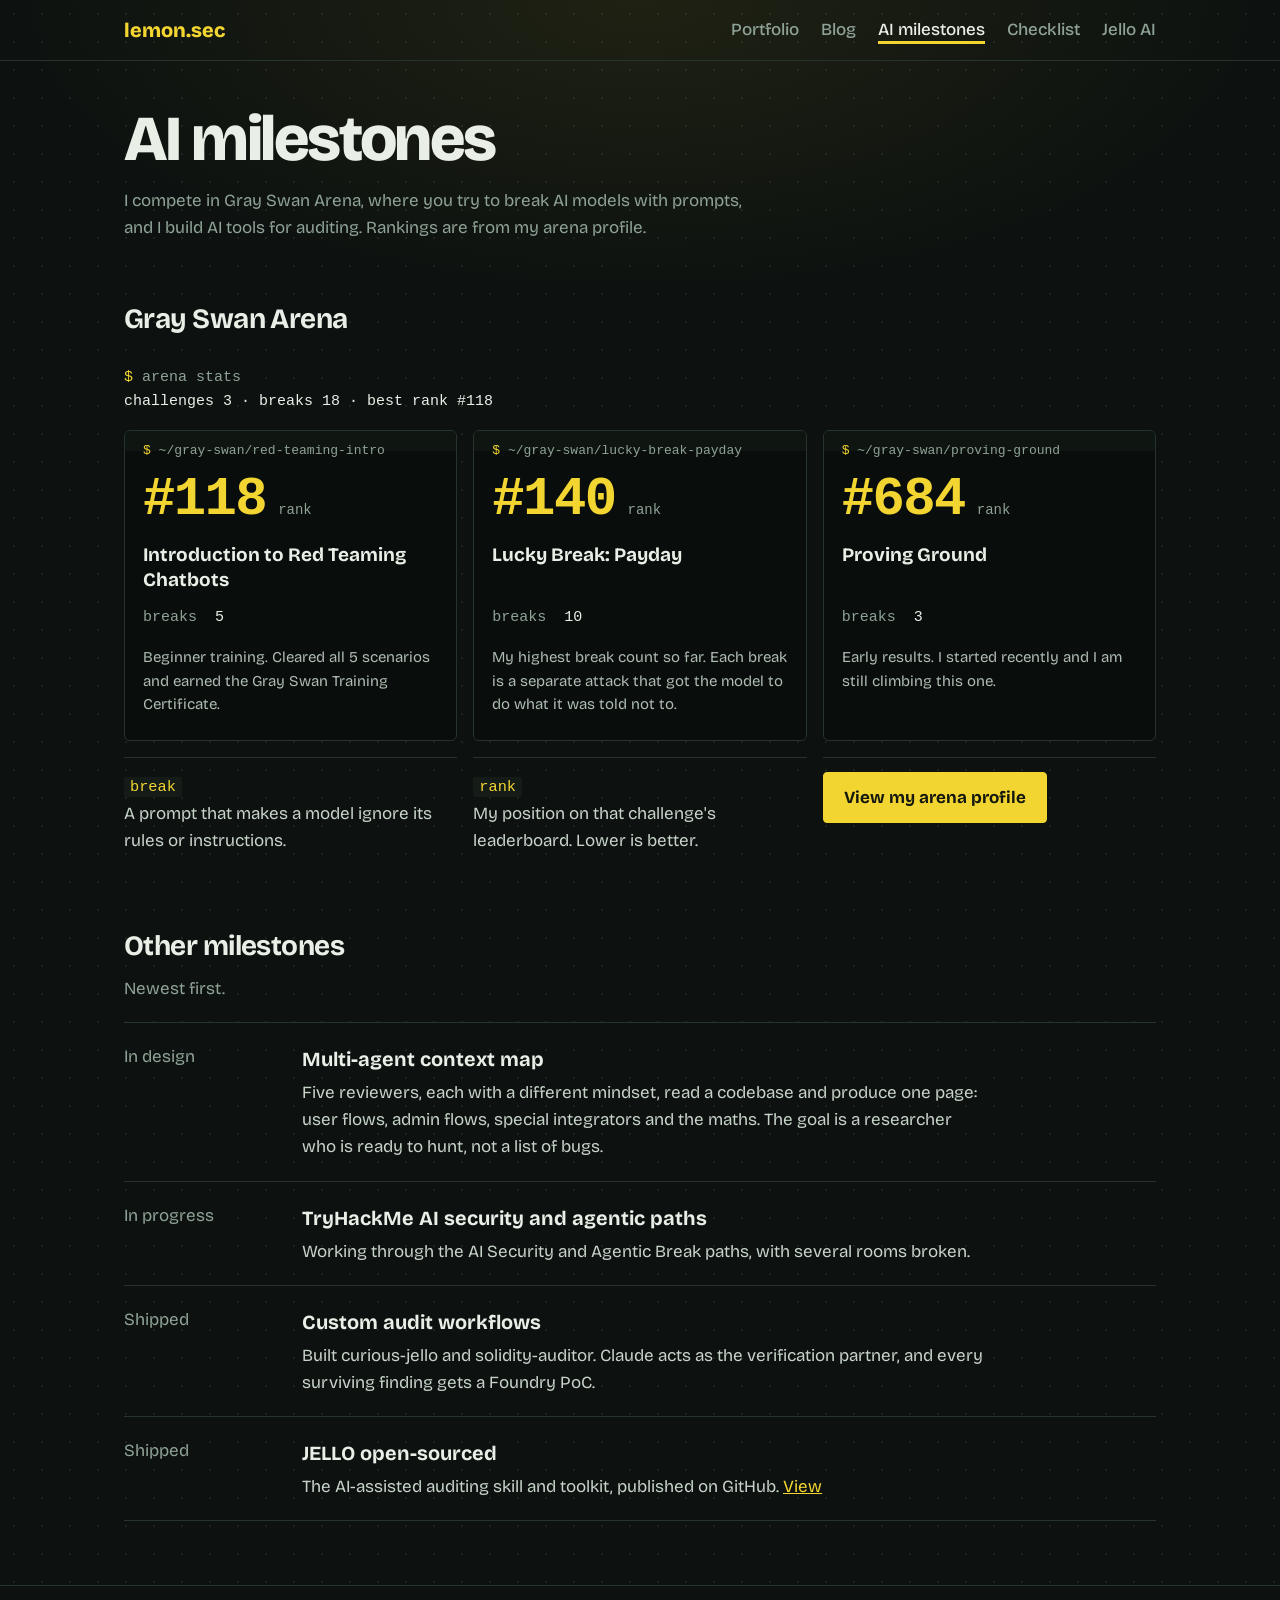
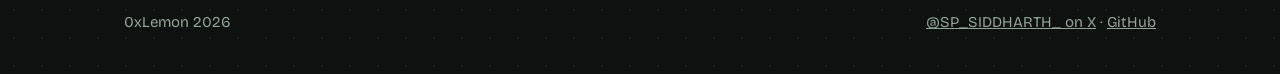
==== milestones.html @ 2fc19fa5 "Add files via upload" ====
<!doctype html><html lang="en"><head><meta charset="utf-8"><meta name="viewport" content="width=device-width, initial-scale=1">
<title>AI milestones | 0xLemon</title><meta name="description" content="My Gray Swan Arena rankings and the AI security and auditing milestones behind them."><meta name="theme-color" content="#0d1210">
<meta property="og:title" content="AI milestones | 0xLemon"><meta property="og:description" content="My Gray Swan Arena rankings and the AI security and auditing milestones behind them."><meta property="og:type" content="website"><meta property="og:image" content="assets/banner.png"><meta name="twitter:card" content="summary_large_image"><meta name="twitter:site" content="@SP_SIDDHARTH_">
<link rel="preconnect" href="https://fonts.googleapis.com"><link rel="preconnect" href="https://fonts.gstatic.com" crossorigin>
<link href="https://fonts.googleapis.com/css2?family=Bricolage+Grotesque:wght@400;500;700;800&display=swap" rel="stylesheet">
<link rel="stylesheet" href="assets/style.css"></head><body>
<header><div class="wrap"><a class="logo" href="index.html">lemon.sec</a><nav><a href="index.html">Portfolio</a><a href="blog.html">Blog</a><a href="milestones.html" aria-current="page">AI milestones</a><a href="checklist.html">Checklist</a><a href="jello-skill.html">Jello AI</a></nav></div></header>
<main class="wrap"><h1 style="font-size:clamp(40px,6vw,64px);margin-top:48px">AI milestones</h1>
<p style="color:var(--muted);max-width:58ch">I compete in Gray Swan Arena, where you try to break AI models with prompts, and I build AI tools for auditing. Rankings are from my arena profile.</p>
<h2>Gray Swan Arena</h2>
<p class="stats"><b>$</b> arena stats<br><span>challenges 3 · breaks 18 · best rank #118</span></p>
<div class="term"><article class="card"><div class="bar"><b>$</b> ~/gray-swan/red-teaming-intro</div><div class="bd"><div class="rk"><strong>#118</strong><span>rank</span></div><h3>Introduction to Red Teaming Chatbots</h3><dl class="kv"><dt>breaks</dt><dd>5</dd></dl><p class="exp">Beginner training. Cleared all 5 scenarios and earned the Gray Swan Training Certificate.</p></div></article><article class="card"><div class="bar"><b>$</b> ~/gray-swan/lucky-break-payday</div><div class="bd"><div class="rk"><strong>#140</strong><span>rank</span></div><h3>Lucky Break: Payday</h3><dl class="kv"><dt>breaks</dt><dd>10</dd></dl><p class="exp">My highest break count so far. Each break is a separate attack that got the model to do what it was told not to.</p></div></article><article class="card"><div class="bar"><b>$</b> ~/gray-swan/proving-ground</div><div class="bd"><div class="rk"><strong>#684</strong><span>rank</span></div><h3>Proving Ground</h3><dl class="kv"><dt>breaks</dt><dd>3</dd></dl><p class="exp">Early results. I started recently and I am still climbing this one.</p></div></article></div>
<div class="gloss"><div><code>break</code><br>A prompt that makes a model ignore its rules or instructions.</div><div><code>rank</code><br>My position on that challenge's leaderboard. Lower is better.</div><div><a class="btn main" href="https://app.grayswan.ai/arena/user/6aea220d56ec1270a9ffd2d7">View my arena profile</a></div></div>
<h2>Other milestones</h2><p>Newest first.</p><ul class="tl"><li><span class="when">In design</span><div><strong>Multi-agent context map</strong><p>Five reviewers, each with a different mindset, read a codebase and produce one page: user flows, admin flows, special integrators and the maths. The goal is a researcher who is ready to hunt, not a list of bugs.</p></div></li><li><span class="when">In progress</span><div><strong>TryHackMe AI security and agentic paths</strong><p>Working through the AI Security and Agentic Break paths, with several rooms broken.</p></div></li><li><span class="when">Shipped</span><div><strong>Custom audit workflows</strong><p>Built curious-jello and solidity-auditor. Claude acts as the verification partner, and every surviving finding gets a Foundry PoC.</p></div></li><li><span class="when">Shipped</span><div><strong>JELLO open-sourced</strong><p>The AI-assisted auditing skill and toolkit, published on GitHub. <a href="https://github.com/Siddev09/Jello.Skill">View</a></p></div></li></ul></main>
<footer><div class="wrap"><span>0xLemon 2026</span><span><a href="https://x.com/SP_SIDDHARTH_">@SP_SIDDHARTH_ on X</a> · <a href="https://github.com/Siddev09">GitHub</a></span></div></footer>
<script src="assets/app.js"></script></body></html>
---- assets/style.css ----
:root{--bg:#0d1210;--surface:#151c18;--line:#27342d;--text:#e9efe6;--muted:#8fa296;--lemon:#f3d531;--crit:#ff6b5e;--high:#ff9a4d;--med:#f3d531;--low:#6fcf8a}
*{box-sizing:border-box}
body{margin:0;background:var(--bg);color:var(--text);font:17px/1.6 "Bricolage Grotesque",system-ui,sans-serif}
a{color:inherit}a:focus-visible,button:focus-visible,input:focus-visible{outline:3px solid var(--lemon);outline-offset:2px}
.wrap{max-width:1080px;margin:0 auto;padding:0 24px}
header{border-bottom:1px solid var(--line)}
header .wrap{display:flex;justify-content:space-between;align-items:center;gap:16px;flex-wrap:wrap;padding-top:14px;padding-bottom:14px}
.logo{font-weight:800;font-size:20px;text-decoration:none;color:var(--lemon)}
nav a{margin-left:22px;text-decoration:none;color:var(--muted);font-weight:500}nav a:hover,nav a[aria-current]{color:var(--text);text-decoration:underline;text-decoration-thickness:3px;text-decoration-color:var(--lemon);text-underline-offset:6px}
h1{font-size:clamp(52px,9vw,104px);line-height:.95;letter-spacing:-.04em;margin:0 0 8px;font-weight:800}
h2{font-size:28px;letter-spacing:-.02em;margin:56px 0 6px}h2+p{color:var(--muted);margin:0 0 20px}
.handle{color:var(--lemon);font-weight:700;margin:0 0 20px}
.hero{display:grid;grid-template-columns:1.15fr .85fr;gap:48px;padding:64px 0 24px;align-items:end}
.hero p.bio{max-width:44ch;font-size:19px;color:#c7d3c9;margin:0 0 28px}
.btn{display:inline-block;padding:11px 20px;border:1.5px solid var(--lemon);border-radius:4px;font-weight:700;text-decoration:none;margin:0 10px 10px 0}
.btn.main{background:var(--lemon);color:#14180f}.btn:hover{background:#fff;border-color:#fff;color:#14180f}
.tally{background:var(--surface);border:1px solid var(--line);border-radius:6px;padding:20px}
.tally h3{margin:0 0 14px;font-size:16px;color:var(--muted);font-weight:500}
.row{display:grid;grid-template-columns:72px 1fr 32px;gap:12px;align-items:center;margin:10px 0}
.bar{height:10px;border-radius:2px;background:var(--c)}.row b{text-align:right}
.links{display:flex;flex-wrap:wrap;gap:8px 22px;padding:20px 0;border-bottom:1px solid var(--line);color:var(--muted)}.links a{color:var(--text)}
.ledger{border-top:1px solid var(--line);margin:0;padding:0;list-style:none}
.ledger li{border-bottom:1px solid var(--line);display:grid;grid-template-columns:1fr auto;gap:2px 24px;padding:18px 4px}
.ledger strong{font-size:20px}.ledger .d{color:var(--muted);grid-column:1}.ledger .r{grid-column:2;grid-row:1/3;align-self:center;text-align:right}
.chips{font-weight:700;letter-spacing:.02em;font-variant-numeric:tabular-nums}
.chips i{font-style:normal;margin-left:8px}.c{color:var(--crit)}.h{color:var(--high)}.m{color:var(--med)}.l{color:var(--low)}
.st{display:inline-block;font-size:14px;border:1px solid var(--line);border-radius:99px;padding:0 10px;margin-left:8px;color:var(--muted)}.st.on{border-color:var(--lemon);color:var(--lemon)}
.areas{display:grid;grid-template-columns:repeat(auto-fit,minmax(220px,1fr));gap:0;border-top:1px solid var(--line)}
.areas div{padding:18px 20px 18px 0;border-bottom:1px solid var(--line)}.areas b{display:block;font-size:19px}.areas span{color:var(--muted)}
.page{max-width:68ch;padding-bottom:40px}.page p{color:#c7d3c9}
code{background:var(--surface);padding:1px 6px;border-radius:3px;font-size:.9em}
.prog{position:sticky;top:0;background:var(--lemon);color:#14180f;padding:8px 16px;font-weight:700;border-radius:0 0 6px 6px;display:inline-block}
.group{margin-top:36px}.group h2{margin-top:0}
.checks{list-style:none;padding:0;margin:0;border-top:1px solid var(--line)}.checks li{border-bottom:1px solid var(--line)}
.checks label{display:flex;gap:12px;padding:12px 4px;cursor:pointer}.checks input{margin-top:6px;width:18px;height:18px;accent-color:var(--lemon)}
.checks input:checked+span{text-decoration:line-through;opacity:.5}
footer{border-top:1px solid var(--line);margin-top:64px;padding:24px 0 40px;font-size:15px;color:var(--muted)}footer .wrap{display:flex;gap:20px;flex-wrap:wrap;justify-content:space-between}
@media(max-width:800px){.hero{grid-template-columns:1fr;padding-top:36px}nav a{margin:0 18px 0 0}}

.tl{list-style:none;margin:0;padding:0;border-top:1px solid var(--line)}
.tl li{display:grid;grid-template-columns:150px 1fr;gap:4px 28px;padding:20px 4px;border-bottom:1px solid var(--line)}
.tl .when{color:var(--muted)}.tl strong{font-size:20px}.tl p{margin:4px 0 0;color:#c7d3c9;max-width:62ch}
.tl a{color:var(--lemon)}
.posts a{text-decoration:none}.posts li:hover{background:var(--surface)}
.tag{display:inline-block;border:1px solid var(--line);border-radius:99px;padding:0 10px;font-size:14px;color:var(--muted);margin-left:8px}
.post h2{font-size:24px;margin:36px 0 8px}.post p,.post li{font-size:18px;line-height:1.7;color:#d3ddd5}.post pre{background:var(--surface);border:1px solid var(--line);padding:14px;border-radius:6px;overflow-x:auto}
.meta{color:var(--muted);margin:0 0 24px}
@media(max-width:700px){.tl li{grid-template-columns:1fr}}
.passes{list-style:none;margin:0;padding:0;border-top:1px solid var(--line)}
.passes li{display:grid;grid-template-columns:1.1fr .9fr 1.8fr;gap:6px 28px;padding:18px 4px;border-bottom:1px solid var(--line);align-items:baseline}
.passes strong{font-size:19px}.passes span{color:#c7d3c9}
.trig{color:var(--lemon);background:var(--surface);border:1px solid var(--line);border-radius:4px;padding:2px 8px;font-size:15px;white-space:nowrap}
.rage{border:1px solid var(--high);border-left-width:6px;border-radius:6px;padding:8px 24px 20px;background:var(--surface);margin-top:20px}
.rage h2{margin-top:16px}.rage p{color:#d3ddd5}
.two{display:grid;grid-template-columns:1fr 1fr;gap:0 40px}.two div{border-top:1px solid var(--line);padding:16px 0}.two p{margin:4px 0 0;color:#c7d3c9}
.wide{max-width:none}.wide p{max-width:66ch}
@media(max-width:800px){.passes li{grid-template-columns:1fr}.two{grid-template-columns:1fr}}
.stats{font-family:ui-monospace,SFMono-Regular,Menlo,Consolas,monospace;font-size:15px;color:var(--muted);margin:24px 0 16px}.stats b{color:var(--lemon);font-weight:400}.stats span{color:var(--text)}
.gloss{display:grid;grid-template-columns:1fr 1fr;gap:0 40px;margin-top:8px}.gloss div{border-top:1px solid var(--line);padding:14px 0;color:#c7d3c9}.gloss code{color:var(--lemon)}
@media(max-width:700px){.gloss{grid-template-columns:1fr}}
.gloss{grid-template-columns:repeat(3,1fr);gap:0 16px;margin-top:16px}
.tl li{padding-left:0;padding-right:0}

.term{display:grid;grid-template-columns:repeat(3,1fr);grid-auto-rows:1fr;gap:16px}
.card{background:#090d0b;border:1px solid var(--line);border-radius:6px;font-family:ui-monospace,SFMono-Regular,Menlo,Consolas,monospace}
.card .bar{background:#0f1612;border-radius:5px 5px 0 0;padding:10px 18px;font-size:13px;line-height:20px;color:var(--muted);word-break:break-all}
.card .bar b{color:var(--lemon);font-weight:400}
.card .bd{padding:22px 18px 24px}
.card .rk{display:flex;align-items:baseline;gap:12px}
.card .rk strong{font-size:54px;line-height:1;color:var(--lemon);letter-spacing:-.03em}
.card .rk span{color:var(--muted);font-size:14px}
.card h3{font-family:"Bricolage Grotesque",system-ui,sans-serif;font-size:19px;line-height:1.3;min-height:2.6em;margin:16px 0 14px}
.kv{display:grid;grid-template-columns:auto 1fr;gap:4px 18px;font-size:15px;margin:0 0 16px}.kv dt{color:var(--muted)}.kv dd{margin:0}
.card .exp{font-family:"Bricolage Grotesque",system-ui,sans-serif;font-size:15px;line-height:1.55;margin:0;color:#aebcb2}
@media(max-width:900px){.term,.gloss{grid-template-columns:1fr}.term{grid-auto-rows:auto}}

/* blog entries */
.entries{margin-top:24px;border-top:1px solid var(--line)}
.entry{border-bottom:1px solid var(--line)}
.entry>summary{list-style:none;cursor:pointer;display:grid;grid-template-columns:1fr auto;gap:8px 24px;align-items:center;padding:24px 4px}
.entry>summary::-webkit-details-marker{display:none}
.entry>summary:hover{background:var(--surface)}
.entry>summary:focus-visible{outline:3px solid var(--lemon);outline-offset:-3px}
.entry .ml{display:block;color:var(--muted);font-size:14px;margin:0 0 6px}
.entry h2{font-size:26px;line-height:1.2;margin:0 0 8px;letter-spacing:-.02em}
.entry .ex{display:block;color:#c7d3c9;margin:0 0 10px;max-width:62ch}
.entry .tg span{display:inline-block;border:1px solid var(--line);border-radius:99px;padding:0 10px;font-size:14px;color:var(--muted);margin-right:8px}
.tog{display:inline-flex;align-items:center;gap:10px;border:1.5px solid var(--lemon);color:var(--lemon);border-radius:4px;padding:8px 14px;font-weight:700;white-space:nowrap}
.tog::before{content:"Read full article"}
.tog::after{content:"";width:8px;height:8px;border-right:2px solid currentColor;border-bottom:2px solid currentColor;transform:rotate(45deg);margin-top:-3px}
.entry[open] .tog::before{content:"Close article"}
.entry[open] .tog::after{transform:rotate(-135deg);margin-top:3px}
.entry .body{max-width:68ch;padding:8px 4px 44px}
.entry .body h2{font-size:24px;margin:36px 0 10px}
.entry .body p,.entry .body li{font-size:18px;line-height:1.7;color:#d3ddd5}
.entry .body ul{padding-left:22px}.entry .body li{margin:8px 0}
.entry .body strong{color:var(--text)}
@media(max-width:700px){.entry>summary{grid-template-columns:1fr}.tog{justify-self:start}}
/* widgets */.wd{margin:30px 0;background:var(--surface);border:1px solid var(--line);border-radius:8px;overflow:hidden}
.wd .wh{background:#0f1612;padding:10px 16px;font-weight:700;font-size:16px;color:var(--text)}
.wd .wh span{color:#14180f;background:var(--lemon);border-radius:3px;font-size:12px;letter-spacing:.06em;text-transform:uppercase;padding:2px 8px;margin-right:10px}
.wd .wb{padding:16px}
.entry .body .wd p{font-size:16px;line-height:1.55;color:#c7d3c9;margin:0 0 14px}
.entry .body .wd .cap{font-size:17px;color:var(--text);min-height:3.4em}
.wd .nodes{display:flex;flex-wrap:wrap;align-items:center;gap:8px;margin-bottom:14px}
.wd .nodes b{border:1.5px solid var(--line);border-radius:5px;padding:6px 12px;font-weight:500;color:var(--muted)}
.wd .nodes b.on{border-color:var(--lemon);color:var(--lemon);background:#1b2417}
.wd .nodes i{color:var(--muted);font-style:normal}
.wd .dots{display:flex;align-items:center;gap:6px;margin-bottom:12px}
.wd .dots .d{width:22px;height:5px;border-radius:3px;background:var(--line)}.wd .dots .d.on{background:var(--lemon)}
.wd .dots em{margin-left:8px;color:var(--muted);font-size:14px;font-style:normal}
.wd .ctl{display:flex;flex-wrap:wrap;gap:10px;margin-top:12px}
.wbtn{font:inherit;font-weight:700;font-size:15px;color:var(--lemon);background:transparent;border:1.5px solid var(--lemon);border-radius:4px;padding:7px 14px;cursor:pointer}
.wbtn:hover:not(:disabled){background:var(--lemon);color:#14180f}.wbtn:disabled{opacity:.35;cursor:default}.wbtn.ghost{border-color:var(--line);color:var(--muted)}
.wd :focus-visible{outline:3px solid var(--lemon);outline-offset:2px}
.wd .st{display:grid;grid-template-columns:auto 1fr;gap:6px 20px;margin:0;font-size:16px}
.wd .st dt{color:var(--muted)}.wd .st dd{margin:0;font-weight:700}.wd .st dd.bad{color:var(--crit)}
.wd .rng{display:block;margin:0 0 14px;color:var(--text)}.wd .rng b{color:var(--lemon)}
.wd .rng input{display:block;width:100%;margin-top:8px;accent-color:var(--lemon)}
.wd .meter{position:relative;height:12px;background:var(--bg);border:1px solid var(--line);border-radius:6px;margin:6px 0 16px;overflow:hidden}
.wd .fill{position:absolute;top:0;bottom:0;left:0;background:var(--low)}.wd .mk{position:absolute;top:0;bottom:0;left:75%;width:2px;background:var(--text)}
.wd .res{margin-top:14px;padding:12px 14px;border-left:4px solid var(--low);background:var(--bg);color:var(--text);border-radius:0 4px 4px 0;font-size:16px;line-height:1.5}
.wd .res.warn{border-color:var(--med)}.wd .res.bad{border-color:var(--crit)}.wd .res div+div{margin-top:8px}
.wd fieldset{border:1px solid var(--line);border-radius:6px;margin:0 0 12px;padding:8px 14px}.wd legend{color:var(--muted);padding:0 6px;font-size:14px}
.wd .chk{display:flex;gap:10px;align-items:flex-start;margin:8px 0;cursor:pointer;color:var(--text);font-size:16px}
.wd .chk input{margin-top:4px;width:17px;height:17px;accent-color:var(--lemon);flex:none}

.entry .body pre{background:#090d0b;border:1px solid var(--line);border-radius:6px;padding:14px 16px;overflow-x:auto;margin:16px 0}
.entry .body pre code{background:none;padding:0;font-size:14.5px;line-height:1.6;color:#d3ddd5;white-space:pre-wrap}
.wd .pp{background:#090d0b;border:1px solid var(--line);border-radius:6px;padding:14px 16px;margin:0 0 4px;font:14.5px/1.6 ui-monospace,SFMono-Regular,Menlo,Consolas,monospace;color:#d3ddd5;white-space:pre-wrap;overflow-x:auto}
.wd .pp .sy{color:var(--lemon)}.wd .pp .un{display:inline-block;margin-top:4px;padding:2px 8px;border:1.5px dashed var(--high);border-radius:4px}
.wbtn[aria-pressed=true]{background:var(--lemon);color:#14180f}
.wd .q{margin:0 0 18px}.wd .q .res{margin-top:8px}.wd .sc{align-self:center;color:var(--muted);font-size:15px}
/* /widgets */
/* report links */
.ledger .rep{grid-column:1;margin-top:6px;font-weight:700;color:var(--lemon);text-decoration:none}.ledger a.rep:hover{text-decoration:underline;text-underline-offset:4px}.ledger .rep.none{color:var(--muted);font-weight:400}
.ledger .r{grid-row:1/4}

.row{grid-template-columns:96px 1fr 32px}.side{display:grid;gap:16px}.total{display:flex;align-items:center;gap:18px;background:var(--surface);border:1px solid var(--lemon);border-radius:6px;padding:16px 20px}.total .n{font-size:56px;line-height:1;font-weight:800;color:var(--lemon);letter-spacing:-.03em}.total .t{font-weight:700;font-size:18px}.total small{display:block;color:var(--muted);font-weight:400;font-size:15px}

/* checklist landing */
.cl{text-align:center;padding:48px 24px 24px;min-height:calc(100vh - 150px);display:flex;flex-direction:column;align-items:center;justify-content:center}
.eyebrow{display:inline-block;color:var(--lemon);border:1px solid rgba(243,213,49,.35);background:rgba(243,213,49,.07);border-radius:99px;padding:5px 14px;font-weight:500;letter-spacing:.06em;text-transform:uppercase;font-size:12.5px;margin:0 0 26px}
.stage{width:150px;margin:0 0 26px}.stage .art{width:100%;height:auto;display:block}
.cl-h{font-size:clamp(40px,7vw,76px);line-height:1.02;letter-spacing:-.045em;margin:0 0 18px;font-weight:700}
.cl-h span{color:var(--muted)}
.cl-sub{max-width:38ch;margin:0 auto 30px;font-size:19px;line-height:1.5;color:var(--muted)}
.cl-cta{margin:0}.cl-cta .btn{margin:0;padding:12px 26px;border-radius:99px;font-size:17px}
/* dotted background, all pages */
body{background:radial-gradient(ellipse 70% 420px at 50% 0,rgba(243,213,49,.08),transparent 70%),radial-gradient(rgba(255,255,255,.07) 1px,transparent 1px) 0 0/28px 28px,var(--bg)}

/* ledger groups */
.grp{display:flex;justify-content:space-between;align-items:baseline;gap:12px;flex-wrap:wrap;margin:34px 0 12px;padding:10px 14px;background:rgba(243,213,49,.05);border:1px solid var(--line);border-left:3px solid var(--lemon);border-radius:4px}
.grp h3{margin:0;font-size:18px;letter-spacing:-.01em}.grp span{color:var(--muted);font-size:14px}
.grp+.ledger{margin-bottom:0}
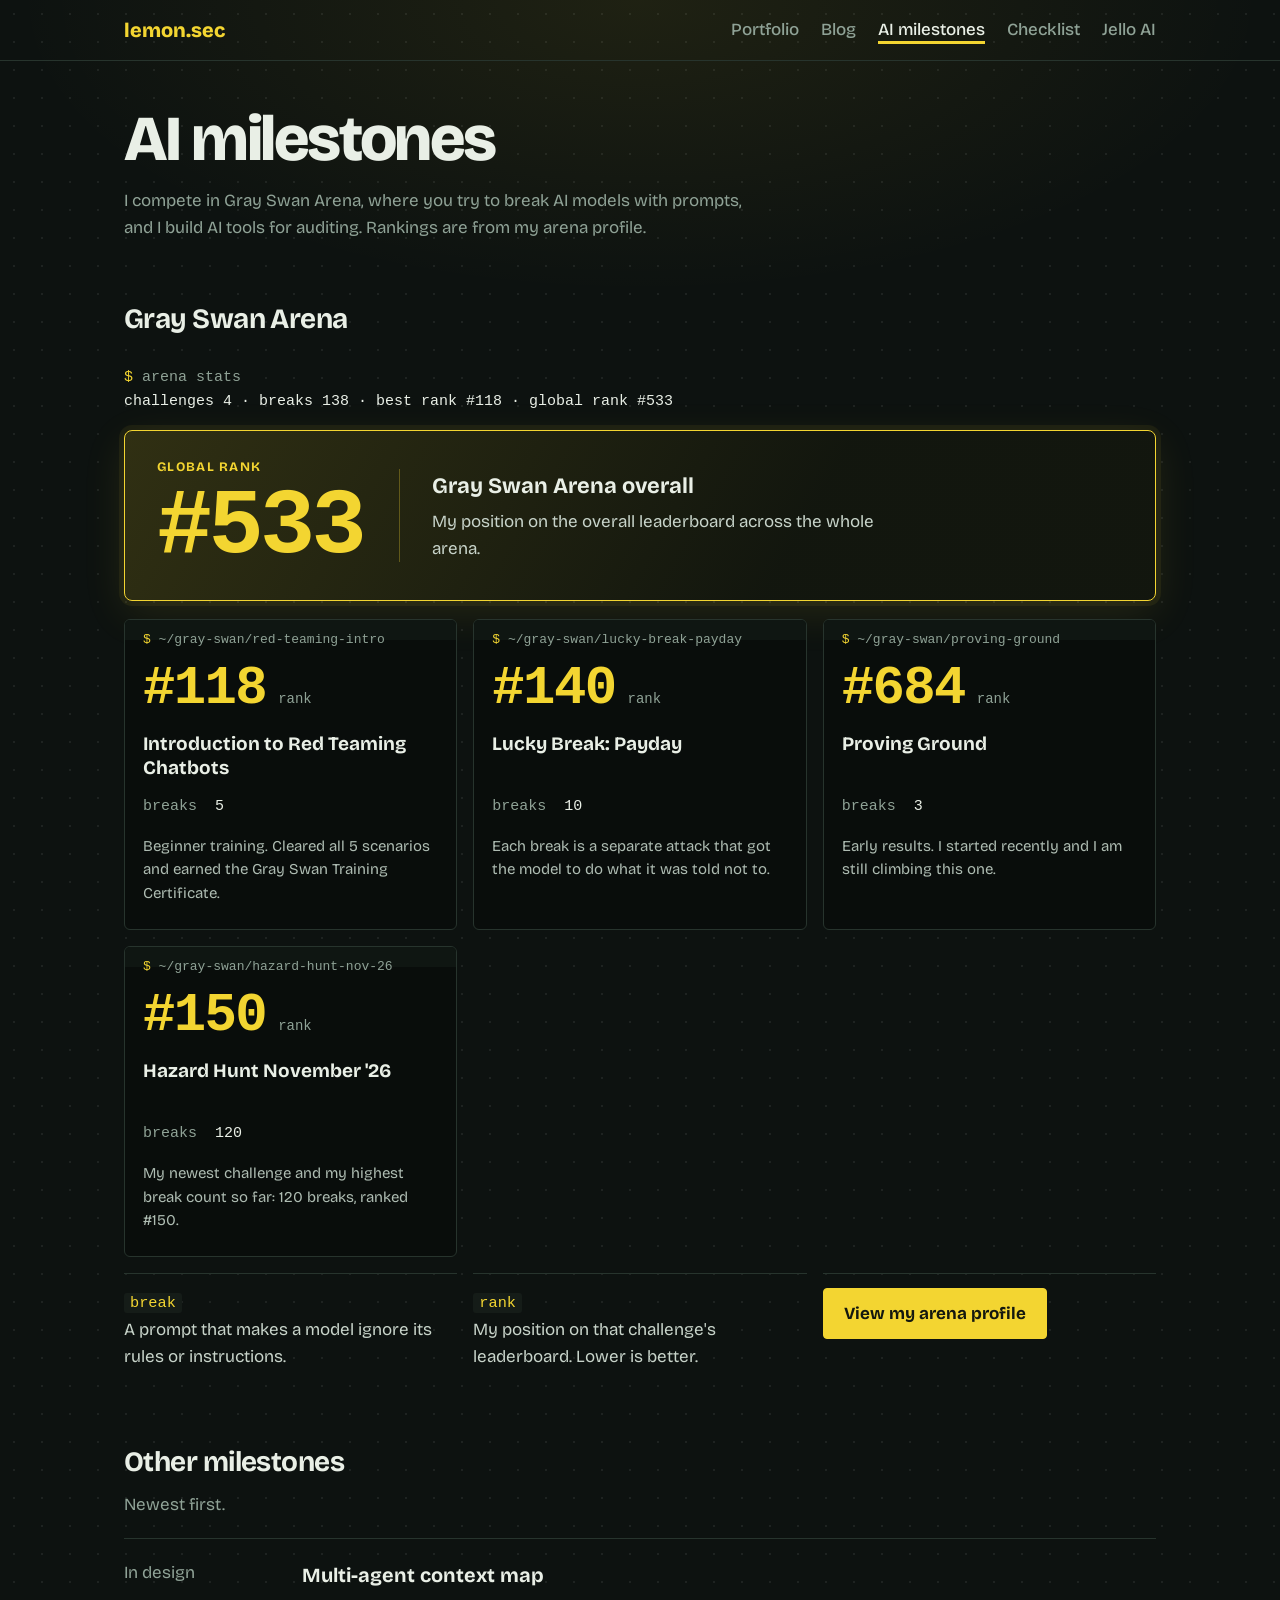
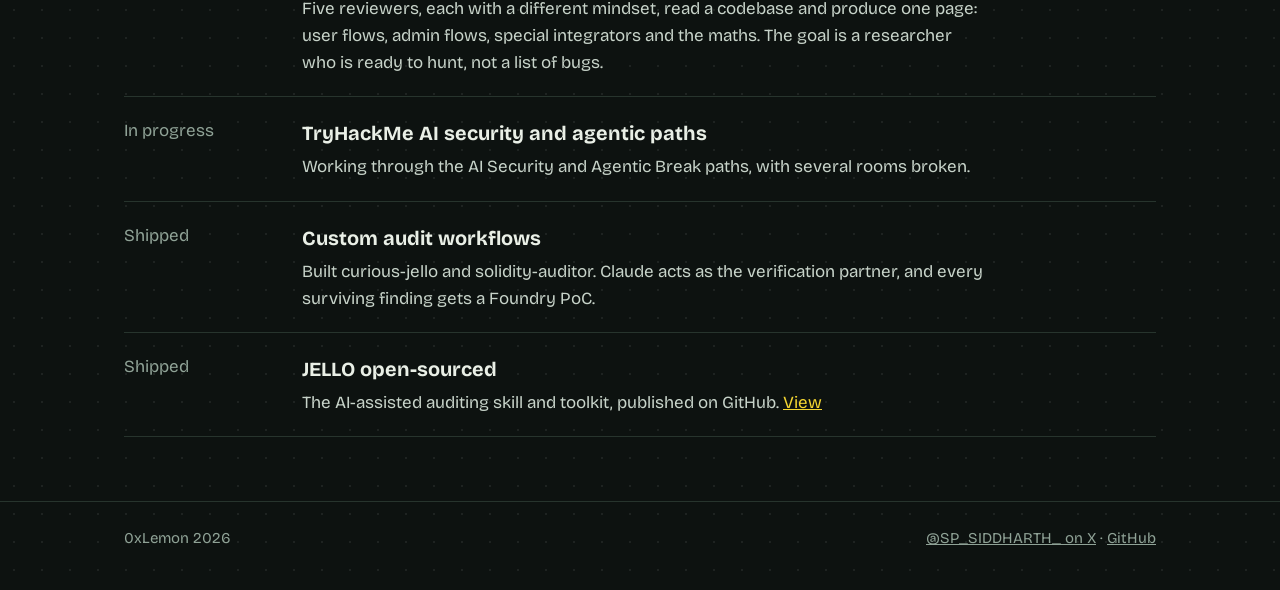
==== commit c22eb968: "Update milestones.html" ====
--- a/milestones.html
+++ b/milestones.html
@@ -8,9 +8,9 @@
 <main class="wrap"><h1 style="font-size:clamp(40px,6vw,64px);margin-top:48px">AI milestones</h1>
 <p style="color:var(--muted);max-width:58ch">I compete in Gray Swan Arena, where you try to break AI models with prompts, and I build AI tools for auditing. Rankings are from my arena profile.</p>
 <h2>Gray Swan Arena</h2>
-<p class="stats"><b>$</b> arena stats<br><span>challenges 3 · breaks 18 · best rank #118</span></p>
-<div class="term"><article class="card"><div class="bar"><b>$</b> ~/gray-swan/red-teaming-intro</div><div class="bd"><div class="rk"><strong>#118</strong><span>rank</span></div><h3>Introduction to Red Teaming Chatbots</h3><dl class="kv"><dt>breaks</dt><dd>5</dd></dl><p class="exp">Beginner training. Cleared all 5 scenarios and earned the Gray Swan Training Certificate.</p></div></article><article class="card"><div class="bar"><b>$</b> ~/gray-swan/lucky-break-payday</div><div class="bd"><div class="rk"><strong>#140</strong><span>rank</span></div><h3>Lucky Break: Payday</h3><dl class="kv"><dt>breaks</dt><dd>10</dd></dl><p class="exp">My highest break count so far. Each break is a separate attack that got the model to do what it was told not to.</p></div></article><article class="card"><div class="bar"><b>$</b> ~/gray-swan/proving-ground</div><div class="bd"><div class="rk"><strong>#684</strong><span>rank</span></div><h3>Proving Ground</h3><dl class="kv"><dt>breaks</dt><dd>3</dd></dl><p class="exp">Early results. I started recently and I am still climbing this one.</p></div></article></div>
+<p class="stats"><b>$</b> arena stats<br><span>challenges 4 · breaks 138 · best rank #118 · global rank #533</span></p>
+<div class="gr"><div class="gn"><span class="gl">Global rank</span><strong>#533</strong></div><div class="gt"><b>Gray Swan Arena overall</b><span>My position on the overall leaderboard across the whole arena.</span></div></div><div class="term"><article class="card"><div class="bar"><b>$</b> ~/gray-swan/red-teaming-intro</div><div class="bd"><div class="rk"><strong>#118</strong><span>rank</span></div><h3>Introduction to Red Teaming Chatbots</h3><dl class="kv"><dt>breaks</dt><dd>5</dd></dl><p class="exp">Beginner training. Cleared all 5 scenarios and earned the Gray Swan Training Certificate.</p></div></article><article class="card"><div class="bar"><b>$</b> ~/gray-swan/lucky-break-payday</div><div class="bd"><div class="rk"><strong>#140</strong><span>rank</span></div><h3>Lucky Break: Payday</h3><dl class="kv"><dt>breaks</dt><dd>10</dd></dl><p class="exp">Each break is a separate attack that got the model to do what it was told not to.</p></div></article><article class="card"><div class="bar"><b>$</b> ~/gray-swan/proving-ground</div><div class="bd"><div class="rk"><strong>#684</strong><span>rank</span></div><h3>Proving Ground</h3><dl class="kv"><dt>breaks</dt><dd>3</dd></dl><p class="exp">Early results. I started recently and I am still climbing this one.</p></div></article><article class="card"><div class="bar"><b>$</b> ~/gray-swan/hazard-hunt-nov-26</div><div class="bd"><div class="rk"><strong>#150</strong><span>rank</span></div><h3>Hazard Hunt November '26</h3><dl class="kv"><dt>breaks</dt><dd>120</dd></dl><p class="exp">My newest challenge and my highest break count so far: 120 breaks, ranked #150.</p></div></article></div>
 <div class="gloss"><div><code>break</code><br>A prompt that makes a model ignore its rules or instructions.</div><div><code>rank</code><br>My position on that challenge's leaderboard. Lower is better.</div><div><a class="btn main" href="https://app.grayswan.ai/arena/user/6aea220d56ec1270a9ffd2d7">View my arena profile</a></div></div>
 <h2>Other milestones</h2><p>Newest first.</p><ul class="tl"><li><span class="when">In design</span><div><strong>Multi-agent context map</strong><p>Five reviewers, each with a different mindset, read a codebase and produce one page: user flows, admin flows, special integrators and the maths. The goal is a researcher who is ready to hunt, not a list of bugs.</p></div></li><li><span class="when">In progress</span><div><strong>TryHackMe AI security and agentic paths</strong><p>Working through the AI Security and Agentic Break paths, with several rooms broken.</p></div></li><li><span class="when">Shipped</span><div><strong>Custom audit workflows</strong><p>Built curious-jello and solidity-auditor. Claude acts as the verification partner, and every surviving finding gets a Foundry PoC.</p></div></li><li><span class="when">Shipped</span><div><strong>JELLO open-sourced</strong><p>The AI-assisted auditing skill and toolkit, published on GitHub. <a href="https://github.com/Siddev09/Jello.Skill">View</a></p></div></li></ul></main>
 <footer><div class="wrap"><span>0xLemon 2026</span><span><a href="https://x.com/SP_SIDDHARTH_">@SP_SIDDHARTH_ on X</a> · <a href="https://github.com/Siddev09">GitHub</a></span></div></footer>
-<script src="assets/app.js"></script></body></html>+<script src="assets/app.js"></script></body></html>
--- a/assets/style.css
+++ b/assets/style.css
@@ -153,3 +153,13 @@
 .grp{display:flex;justify-content:space-between;align-items:baseline;gap:12px;flex-wrap:wrap;margin:34px 0 12px;padding:10px 14px;background:rgba(243,213,49,.05);border:1px solid var(--line);border-left:3px solid var(--lemon);border-radius:4px}
 .grp h3{margin:0;font-size:18px;letter-spacing:-.01em}.grp span{color:var(--muted);font-size:14px}
 .grp+.ledger{margin-bottom:0}
+
+
+/* global rank feature */
+.gr{display:flex;align-items:center;gap:36px;margin:0 0 18px;padding:26px 32px;border:1.5px solid var(--lemon);border-radius:8px;background:linear-gradient(120deg,rgba(243,213,49,.16),rgba(243,213,49,.03) 65%),#0b100d;box-shadow:0 0 0 5px rgba(243,213,49,.06),0 12px 44px rgba(243,213,49,.10)}
+.gn{display:flex;flex-direction:column;gap:4px}
+.gl{font-size:13px;font-weight:700;letter-spacing:.1em;text-transform:uppercase;color:var(--lemon)}
+.gn strong{font-family:ui-monospace,SFMono-Regular,Menlo,Consolas,monospace;font-size:clamp(56px,9vw,92px);line-height:1;letter-spacing:-.04em;color:var(--lemon)}
+.gt{border-left:1px solid rgba(243,213,49,.3);padding-left:32px}
+.gt b{display:block;font-size:22px;margin-bottom:4px}.gt span{color:#c7d3c9;font-size:17px;max-width:44ch;display:block}
+@media(max-width:700px){.gr{flex-direction:column;align-items:flex-start;gap:16px;padding:22px}.gt{border-left:0;border-top:1px solid rgba(243,213,49,.3);padding:16px 0 0}}
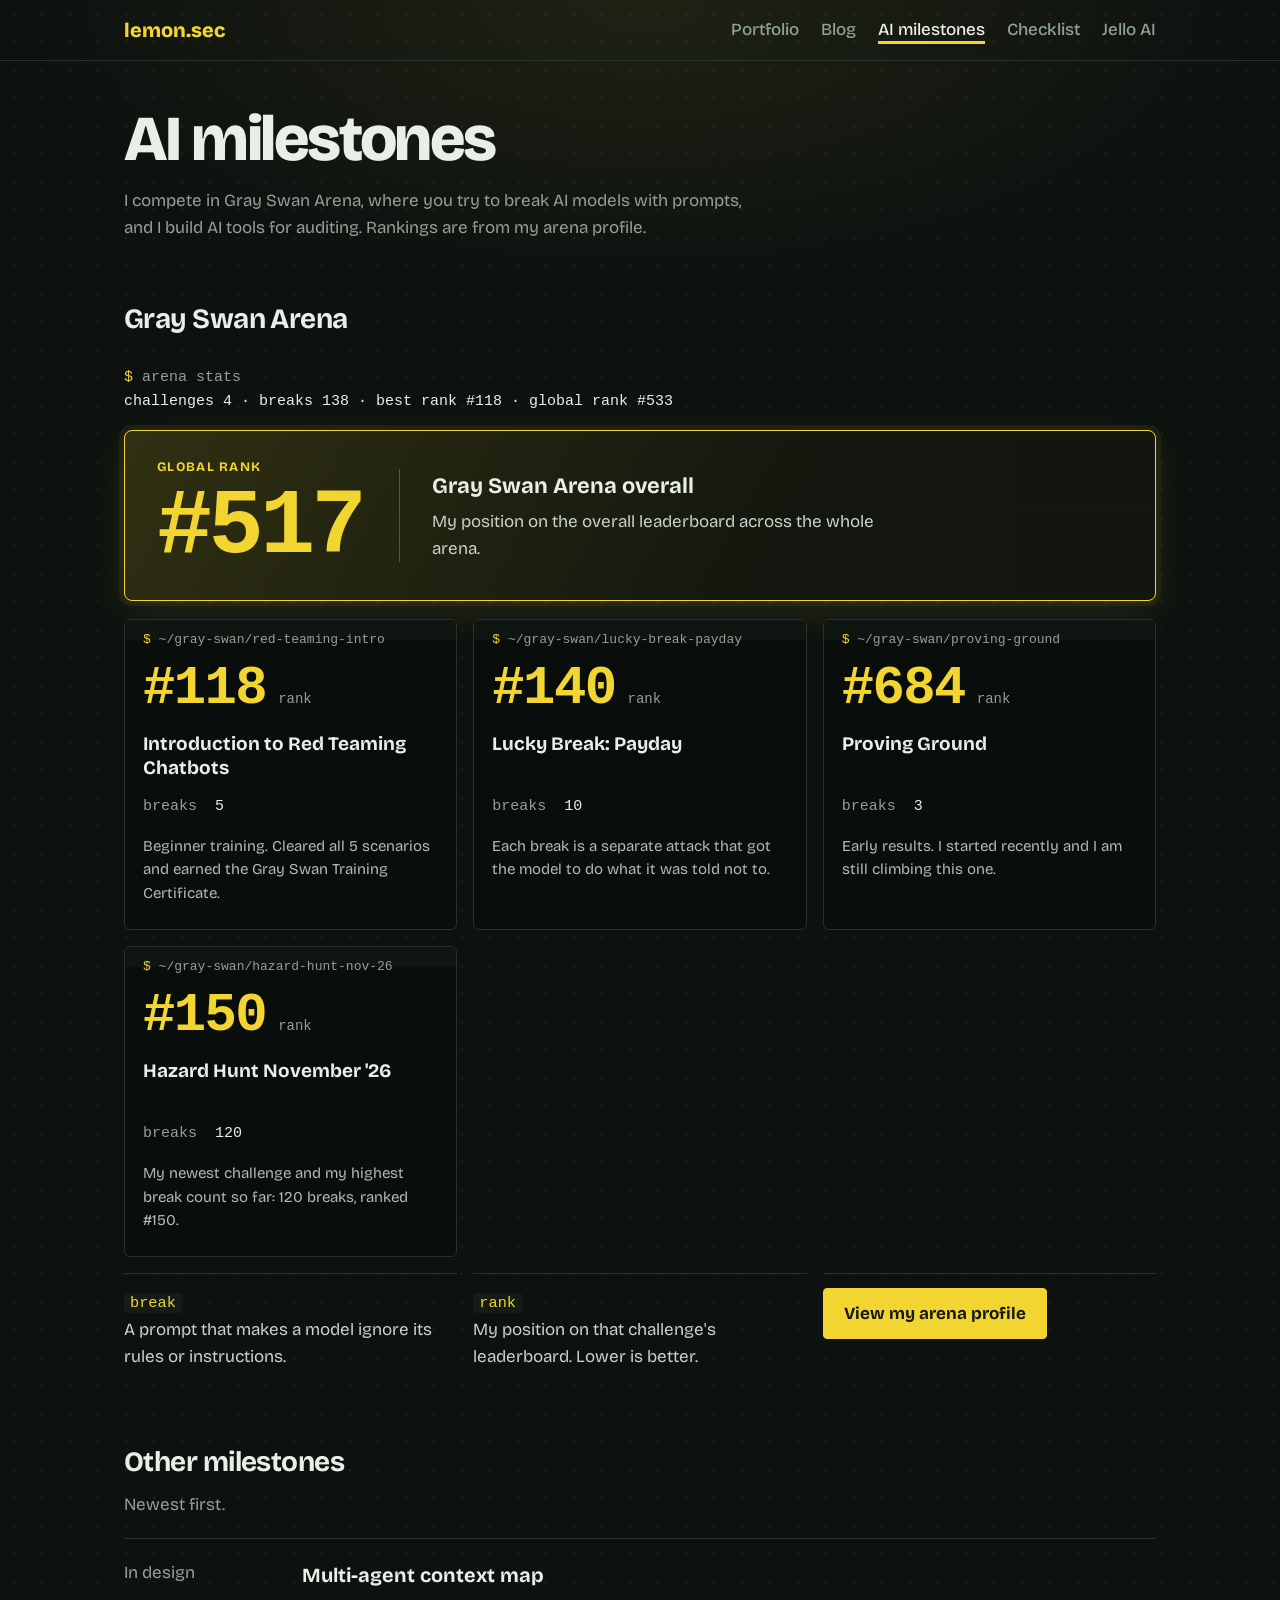
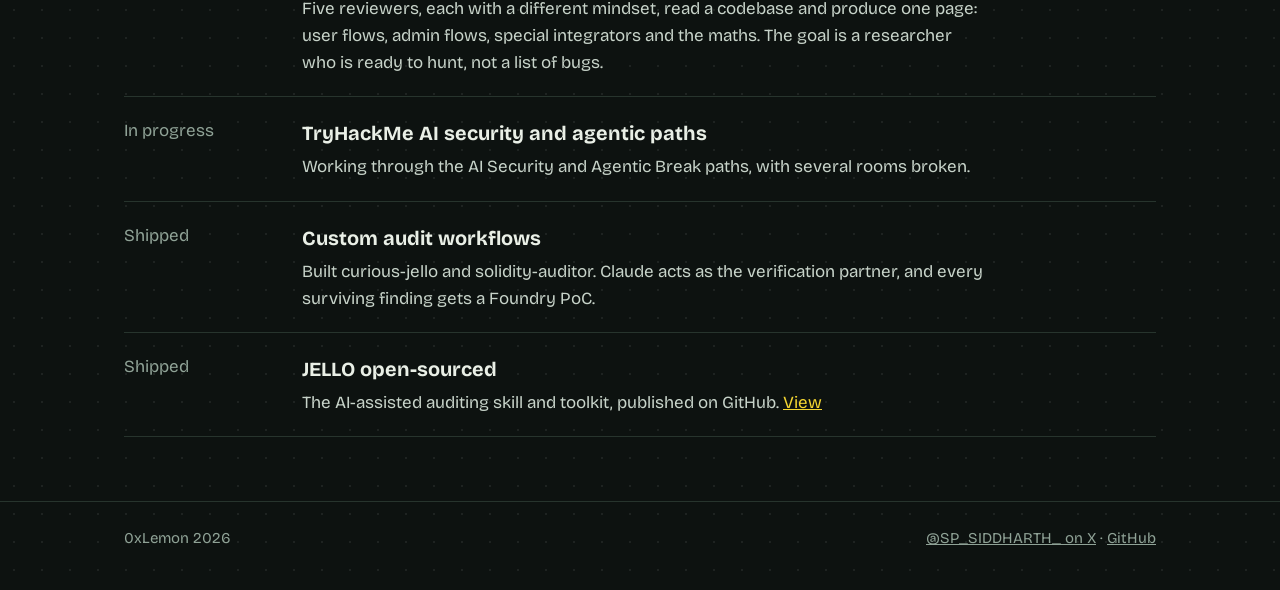
==== commit b9983019: "Update Gray Swan Arena rankings and challenges Updated global rank and added new challenge details." ====
--- a/milestones.html
+++ b/milestones.html
@@ -9,7 +9,7 @@
 <p style="color:var(--muted);max-width:58ch">I compete in Gray Swan Arena, where you try to break AI models with prompts, and I build AI tools for auditing. Rankings are from my arena profile.</p>
 <h2>Gray Swan Arena</h2>
 <p class="stats"><b>$</b> arena stats<br><span>challenges 4 · breaks 138 · best rank #118 · global rank #533</span></p>
-<div class="gr"><div class="gn"><span class="gl">Global rank</span><strong>#533</strong></div><div class="gt"><b>Gray Swan Arena overall</b><span>My position on the overall leaderboard across the whole arena.</span></div></div><div class="term"><article class="card"><div class="bar"><b>$</b> ~/gray-swan/red-teaming-intro</div><div class="bd"><div class="rk"><strong>#118</strong><span>rank</span></div><h3>Introduction to Red Teaming Chatbots</h3><dl class="kv"><dt>breaks</dt><dd>5</dd></dl><p class="exp">Beginner training. Cleared all 5 scenarios and earned the Gray Swan Training Certificate.</p></div></article><article class="card"><div class="bar"><b>$</b> ~/gray-swan/lucky-break-payday</div><div class="bd"><div class="rk"><strong>#140</strong><span>rank</span></div><h3>Lucky Break: Payday</h3><dl class="kv"><dt>breaks</dt><dd>10</dd></dl><p class="exp">Each break is a separate attack that got the model to do what it was told not to.</p></div></article><article class="card"><div class="bar"><b>$</b> ~/gray-swan/proving-ground</div><div class="bd"><div class="rk"><strong>#684</strong><span>rank</span></div><h3>Proving Ground</h3><dl class="kv"><dt>breaks</dt><dd>3</dd></dl><p class="exp">Early results. I started recently and I am still climbing this one.</p></div></article><article class="card"><div class="bar"><b>$</b> ~/gray-swan/hazard-hunt-nov-26</div><div class="bd"><div class="rk"><strong>#150</strong><span>rank</span></div><h3>Hazard Hunt November '26</h3><dl class="kv"><dt>breaks</dt><dd>120</dd></dl><p class="exp">My newest challenge and my highest break count so far: 120 breaks, ranked #150.</p></div></article></div>
+<div class="gr"><div class="gn"><span class="gl">Global rank</span><strong>#517</strong></div><div class="gt"><b>Gray Swan Arena overall</b><span>My position on the overall leaderboard across the whole arena.</span></div></div><div class="term"><article class="card"><div class="bar"><b>$</b> ~/gray-swan/red-teaming-intro</div><div class="bd"><div class="rk"><strong>#118</strong><span>rank</span></div><h3>Introduction to Red Teaming Chatbots</h3><dl class="kv"><dt>breaks</dt><dd>5</dd></dl><p class="exp">Beginner training. Cleared all 5 scenarios and earned the Gray Swan Training Certificate.</p></div></article><article class="card"><div class="bar"><b>$</b> ~/gray-swan/lucky-break-payday</div><div class="bd"><div class="rk"><strong>#140</strong><span>rank</span></div><h3>Lucky Break: Payday</h3><dl class="kv"><dt>breaks</dt><dd>10</dd></dl><p class="exp">Each break is a separate attack that got the model to do what it was told not to.</p></div></article><article class="card"><div class="bar"><b>$</b> ~/gray-swan/proving-ground</div><div class="bd"><div class="rk"><strong>#684</strong><span>rank</span></div><h3>Proving Ground</h3><dl class="kv"><dt>breaks</dt><dd>3</dd></dl><p class="exp">Early results. I started recently and I am still climbing this one.</p></div></article><article class="card"><div class="bar"><b>$</b> ~/gray-swan/hazard-hunt-nov-26</div><div class="bd"><div class="rk"><strong>#150</strong><span>rank</span></div><h3>Hazard Hunt November '26</h3><dl class="kv"><dt>breaks</dt><dd>120</dd></dl><p class="exp">My newest challenge and my highest break count so far: 120 breaks, ranked #150.</p></div></article></div>
 <div class="gloss"><div><code>break</code><br>A prompt that makes a model ignore its rules or instructions.</div><div><code>rank</code><br>My position on that challenge's leaderboard. Lower is better.</div><div><a class="btn main" href="https://app.grayswan.ai/arena/user/6aea220d56ec1270a9ffd2d7">View my arena profile</a></div></div>
 <h2>Other milestones</h2><p>Newest first.</p><ul class="tl"><li><span class="when">In design</span><div><strong>Multi-agent context map</strong><p>Five reviewers, each with a different mindset, read a codebase and produce one page: user flows, admin flows, special integrators and the maths. The goal is a researcher who is ready to hunt, not a list of bugs.</p></div></li><li><span class="when">In progress</span><div><strong>TryHackMe AI security and agentic paths</strong><p>Working through the AI Security and Agentic Break paths, with several rooms broken.</p></div></li><li><span class="when">Shipped</span><div><strong>Custom audit workflows</strong><p>Built curious-jello and solidity-auditor. Claude acts as the verification partner, and every surviving finding gets a Foundry PoC.</p></div></li><li><span class="when">Shipped</span><div><strong>JELLO open-sourced</strong><p>The AI-assisted auditing skill and toolkit, published on GitHub. <a href="https://github.com/Siddev09/Jello.Skill">View</a></p></div></li></ul></main>
 <footer><div class="wrap"><span>0xLemon 2026</span><span><a href="https://x.com/SP_SIDDHARTH_">@SP_SIDDHARTH_ on X</a> · <a href="https://github.com/Siddev09">GitHub</a></span></div></footer>
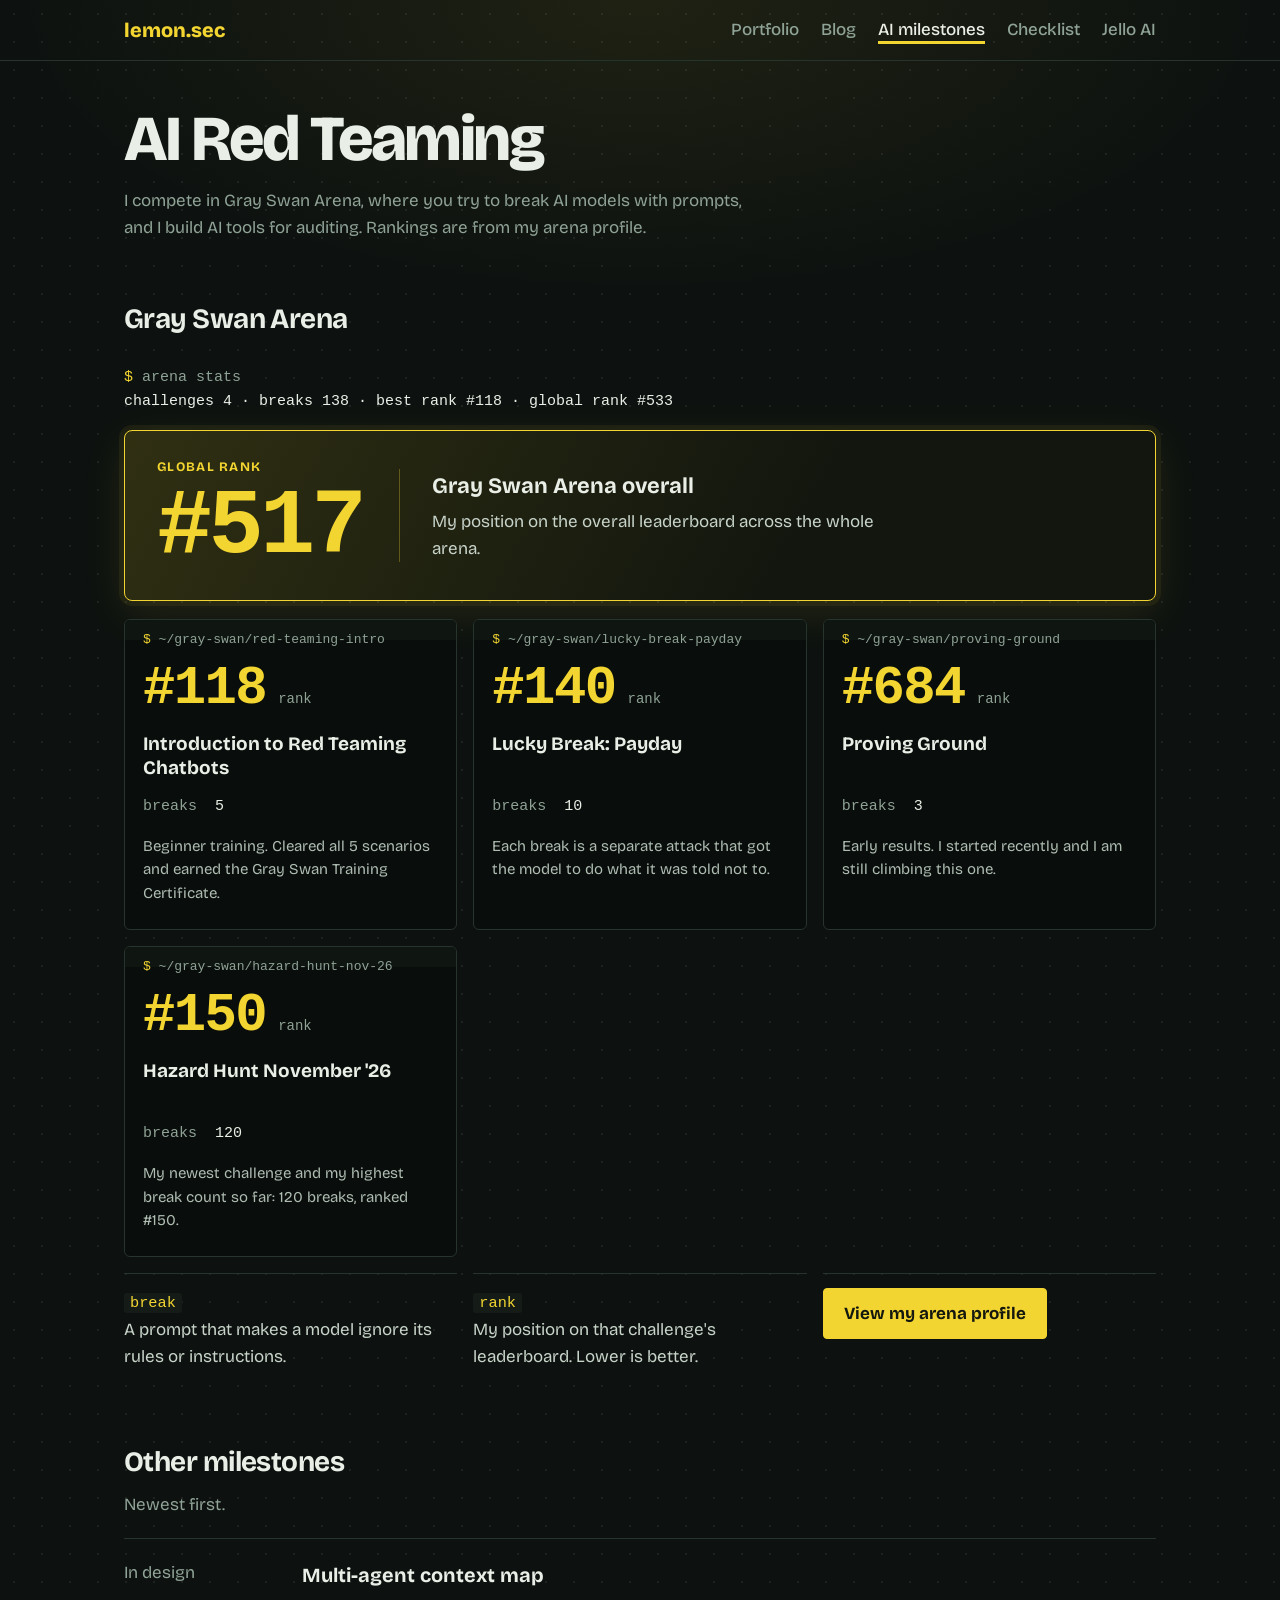
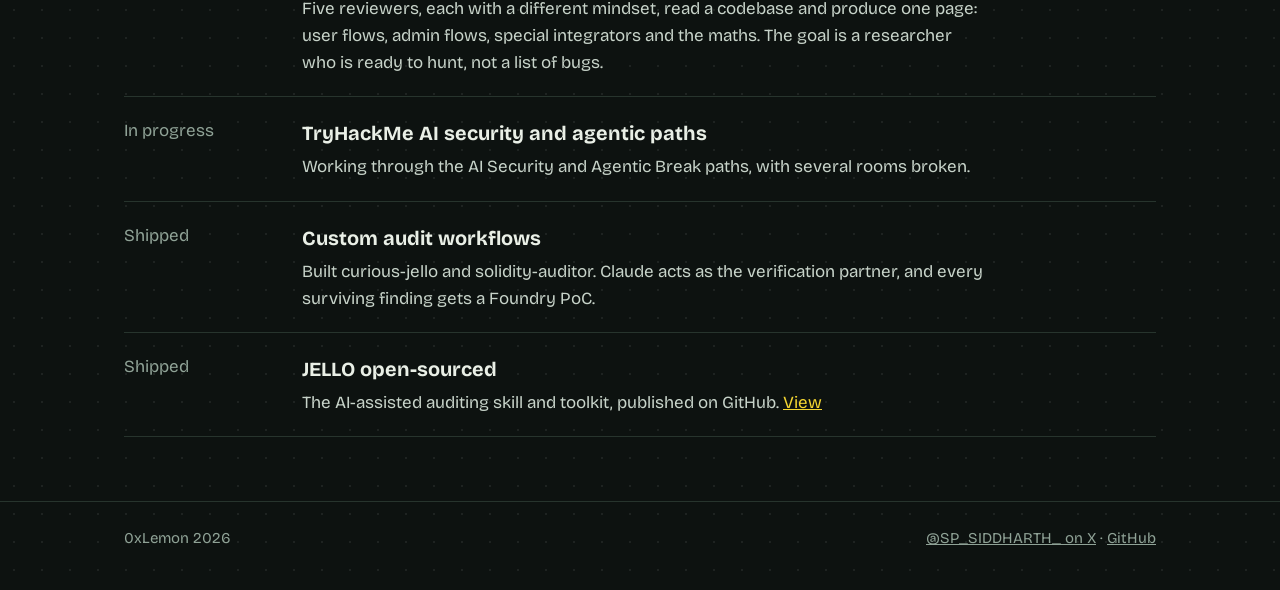
==== commit a8d57d35: "Update milestones.html" ====
--- a/milestones.html
+++ b/milestones.html
@@ -1,11 +1,11 @@
 <!doctype html><html lang="en"><head><meta charset="utf-8"><meta name="viewport" content="width=device-width, initial-scale=1">
-<title>AI milestones | 0xLemon</title><meta name="description" content="My Gray Swan Arena rankings and the AI security and auditing milestones behind them."><meta name="theme-color" content="#0d1210">
+<title>AI Red milestone | 0xLemon</title><meta name="description" content="My Gray Swan Arena rankings and the AI security and auditing milestones behind them."><meta name="theme-color" content="#0d1210">
 <meta property="og:title" content="AI milestones | 0xLemon"><meta property="og:description" content="My Gray Swan Arena rankings and the AI security and auditing milestones behind them."><meta property="og:type" content="website"><meta property="og:image" content="assets/banner.png"><meta name="twitter:card" content="summary_large_image"><meta name="twitter:site" content="@SP_SIDDHARTH_">
 <link rel="preconnect" href="https://fonts.googleapis.com"><link rel="preconnect" href="https://fonts.gstatic.com" crossorigin>
 <link href="https://fonts.googleapis.com/css2?family=Bricolage+Grotesque:wght@400;500;700;800&display=swap" rel="stylesheet">
 <link rel="stylesheet" href="assets/style.css"></head><body>
 <header><div class="wrap"><a class="logo" href="index.html">lemon.sec</a><nav><a href="index.html">Portfolio</a><a href="blog.html">Blog</a><a href="milestones.html" aria-current="page">AI milestones</a><a href="checklist.html">Checklist</a><a href="jello-skill.html">Jello AI</a></nav></div></header>
-<main class="wrap"><h1 style="font-size:clamp(40px,6vw,64px);margin-top:48px">AI milestones</h1>
+<main class="wrap"><h1 style="font-size:clamp(40px,6vw,64px);margin-top:48px">AI Red Teaming</h1>
 <p style="color:var(--muted);max-width:58ch">I compete in Gray Swan Arena, where you try to break AI models with prompts, and I build AI tools for auditing. Rankings are from my arena profile.</p>
 <h2>Gray Swan Arena</h2>
 <p class="stats"><b>$</b> arena stats<br><span>challenges 4 · breaks 138 · best rank #118 · global rank #533</span></p>
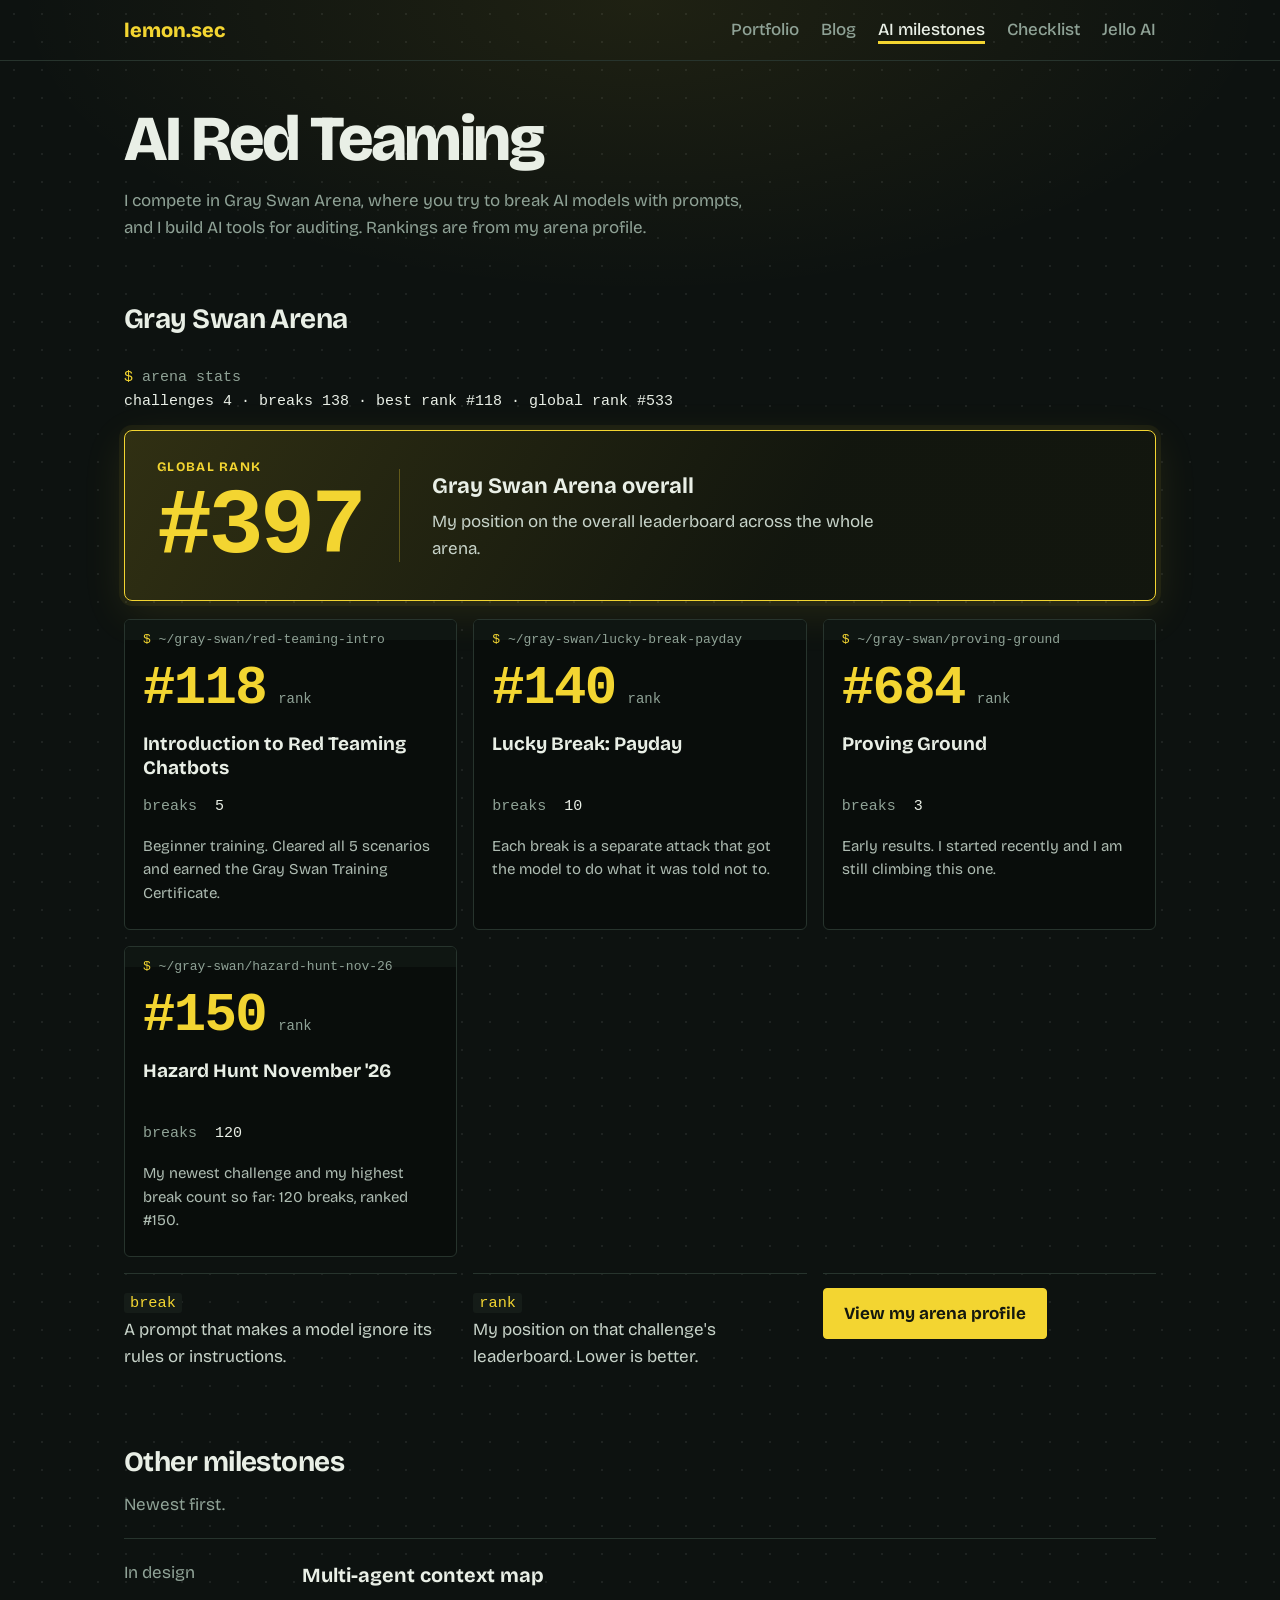
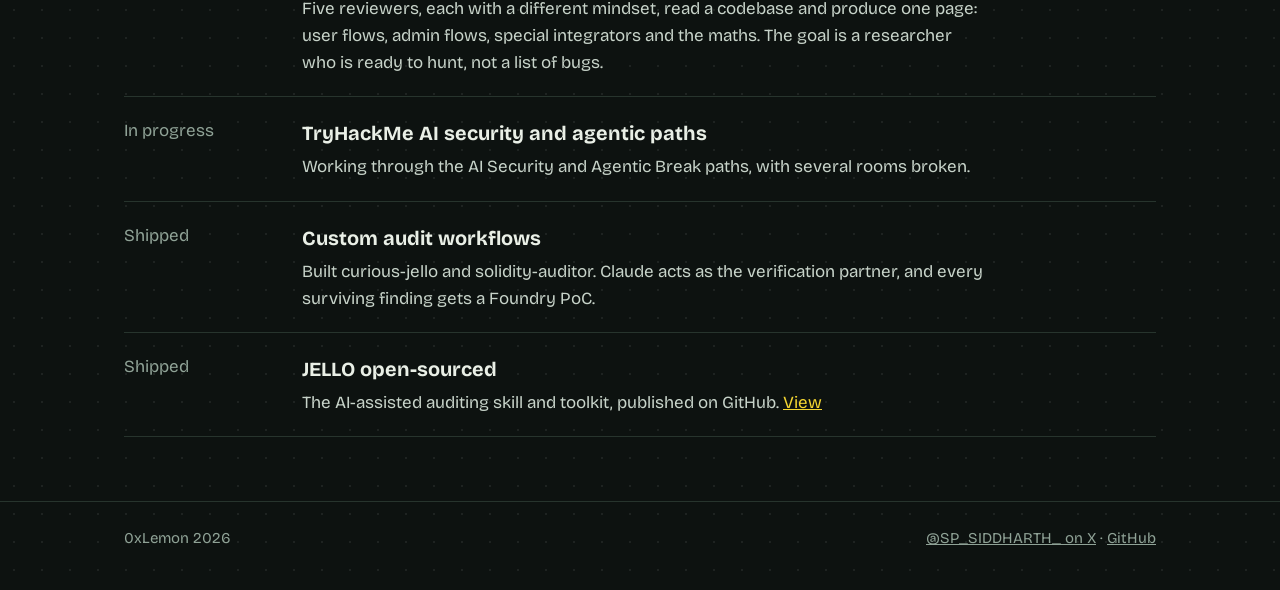
==== commit e2048f37: "Update milestones.html" ====
--- a/milestones.html
+++ b/milestones.html
@@ -9,7 +9,7 @@
 <p style="color:var(--muted);max-width:58ch">I compete in Gray Swan Arena, where you try to break AI models with prompts, and I build AI tools for auditing. Rankings are from my arena profile.</p>
 <h2>Gray Swan Arena</h2>
 <p class="stats"><b>$</b> arena stats<br><span>challenges 4 · breaks 138 · best rank #118 · global rank #533</span></p>
-<div class="gr"><div class="gn"><span class="gl">Global rank</span><strong>#517</strong></div><div class="gt"><b>Gray Swan Arena overall</b><span>My position on the overall leaderboard across the whole arena.</span></div></div><div class="term"><article class="card"><div class="bar"><b>$</b> ~/gray-swan/red-teaming-intro</div><div class="bd"><div class="rk"><strong>#118</strong><span>rank</span></div><h3>Introduction to Red Teaming Chatbots</h3><dl class="kv"><dt>breaks</dt><dd>5</dd></dl><p class="exp">Beginner training. Cleared all 5 scenarios and earned the Gray Swan Training Certificate.</p></div></article><article class="card"><div class="bar"><b>$</b> ~/gray-swan/lucky-break-payday</div><div class="bd"><div class="rk"><strong>#140</strong><span>rank</span></div><h3>Lucky Break: Payday</h3><dl class="kv"><dt>breaks</dt><dd>10</dd></dl><p class="exp">Each break is a separate attack that got the model to do what it was told not to.</p></div></article><article class="card"><div class="bar"><b>$</b> ~/gray-swan/proving-ground</div><div class="bd"><div class="rk"><strong>#684</strong><span>rank</span></div><h3>Proving Ground</h3><dl class="kv"><dt>breaks</dt><dd>3</dd></dl><p class="exp">Early results. I started recently and I am still climbing this one.</p></div></article><article class="card"><div class="bar"><b>$</b> ~/gray-swan/hazard-hunt-nov-26</div><div class="bd"><div class="rk"><strong>#150</strong><span>rank</span></div><h3>Hazard Hunt November '26</h3><dl class="kv"><dt>breaks</dt><dd>120</dd></dl><p class="exp">My newest challenge and my highest break count so far: 120 breaks, ranked #150.</p></div></article></div>
+<div class="gr"><div class="gn"><span class="gl">Global rank</span><strong>#397</strong></div><div class="gt"><b>Gray Swan Arena overall</b><span>My position on the overall leaderboard across the whole arena.</span></div></div><div class="term"><article class="card"><div class="bar"><b>$</b> ~/gray-swan/red-teaming-intro</div><div class="bd"><div class="rk"><strong>#118</strong><span>rank</span></div><h3>Introduction to Red Teaming Chatbots</h3><dl class="kv"><dt>breaks</dt><dd>5</dd></dl><p class="exp">Beginner training. Cleared all 5 scenarios and earned the Gray Swan Training Certificate.</p></div></article><article class="card"><div class="bar"><b>$</b> ~/gray-swan/lucky-break-payday</div><div class="bd"><div class="rk"><strong>#140</strong><span>rank</span></div><h3>Lucky Break: Payday</h3><dl class="kv"><dt>breaks</dt><dd>10</dd></dl><p class="exp">Each break is a separate attack that got the model to do what it was told not to.</p></div></article><article class="card"><div class="bar"><b>$</b> ~/gray-swan/proving-ground</div><div class="bd"><div class="rk"><strong>#684</strong><span>rank</span></div><h3>Proving Ground</h3><dl class="kv"><dt>breaks</dt><dd>3</dd></dl><p class="exp">Early results. I started recently and I am still climbing this one.</p></div></article><article class="card"><div class="bar"><b>$</b> ~/gray-swan/hazard-hunt-nov-26</div><div class="bd"><div class="rk"><strong>#150</strong><span>rank</span></div><h3>Hazard Hunt November '26</h3><dl class="kv"><dt>breaks</dt><dd>120</dd></dl><p class="exp">My newest challenge and my highest break count so far: 120 breaks, ranked #150.</p></div></article></div>
 <div class="gloss"><div><code>break</code><br>A prompt that makes a model ignore its rules or instructions.</div><div><code>rank</code><br>My position on that challenge's leaderboard. Lower is better.</div><div><a class="btn main" href="https://app.grayswan.ai/arena/user/6aea220d56ec1270a9ffd2d7">View my arena profile</a></div></div>
 <h2>Other milestones</h2><p>Newest first.</p><ul class="tl"><li><span class="when">In design</span><div><strong>Multi-agent context map</strong><p>Five reviewers, each with a different mindset, read a codebase and produce one page: user flows, admin flows, special integrators and the maths. The goal is a researcher who is ready to hunt, not a list of bugs.</p></div></li><li><span class="when">In progress</span><div><strong>TryHackMe AI security and agentic paths</strong><p>Working through the AI Security and Agentic Break paths, with several rooms broken.</p></div></li><li><span class="when">Shipped</span><div><strong>Custom audit workflows</strong><p>Built curious-jello and solidity-auditor. Claude acts as the verification partner, and every surviving finding gets a Foundry PoC.</p></div></li><li><span class="when">Shipped</span><div><strong>JELLO open-sourced</strong><p>The AI-assisted auditing skill and toolkit, published on GitHub. <a href="https://github.com/Siddev09/Jello.Skill">View</a></p></div></li></ul></main>
 <footer><div class="wrap"><span>0xLemon 2026</span><span><a href="https://x.com/SP_SIDDHARTH_">@SP_SIDDHARTH_ on X</a> · <a href="https://github.com/Siddev09">GitHub</a></span></div></footer>
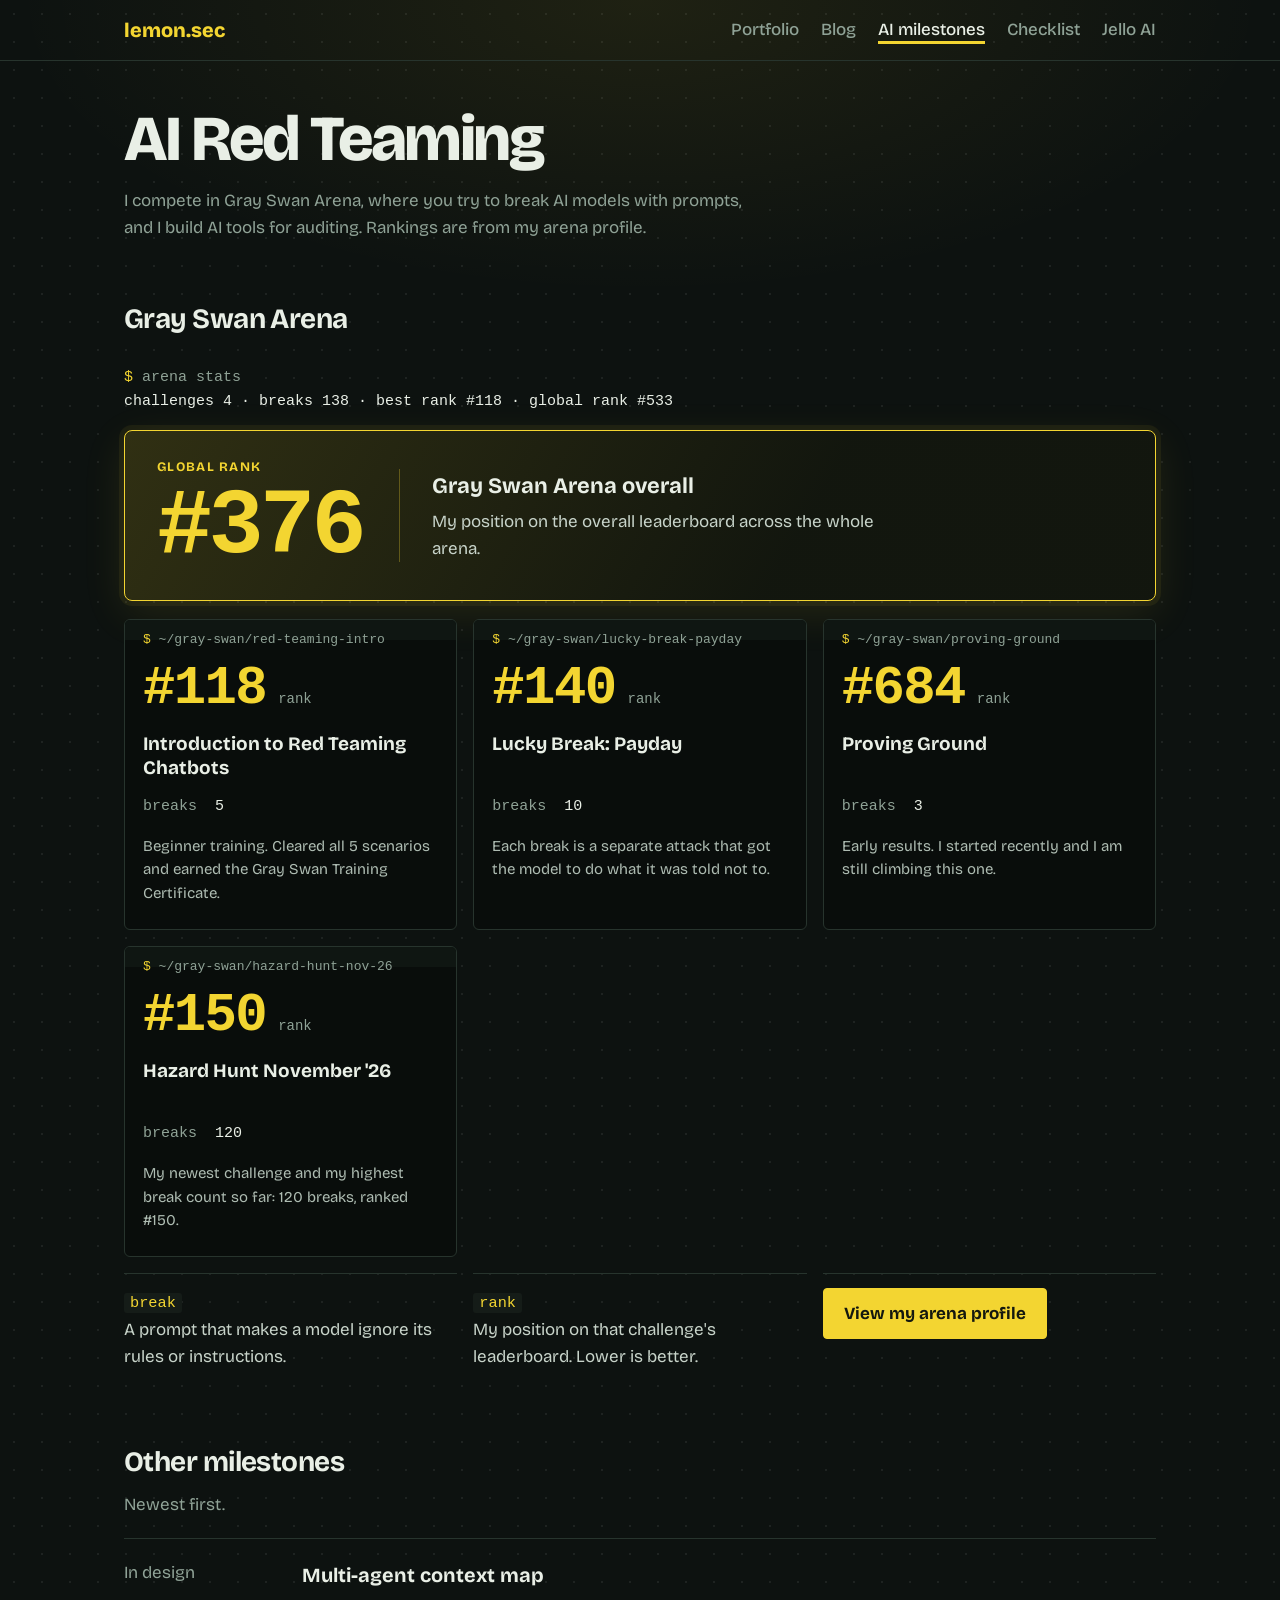
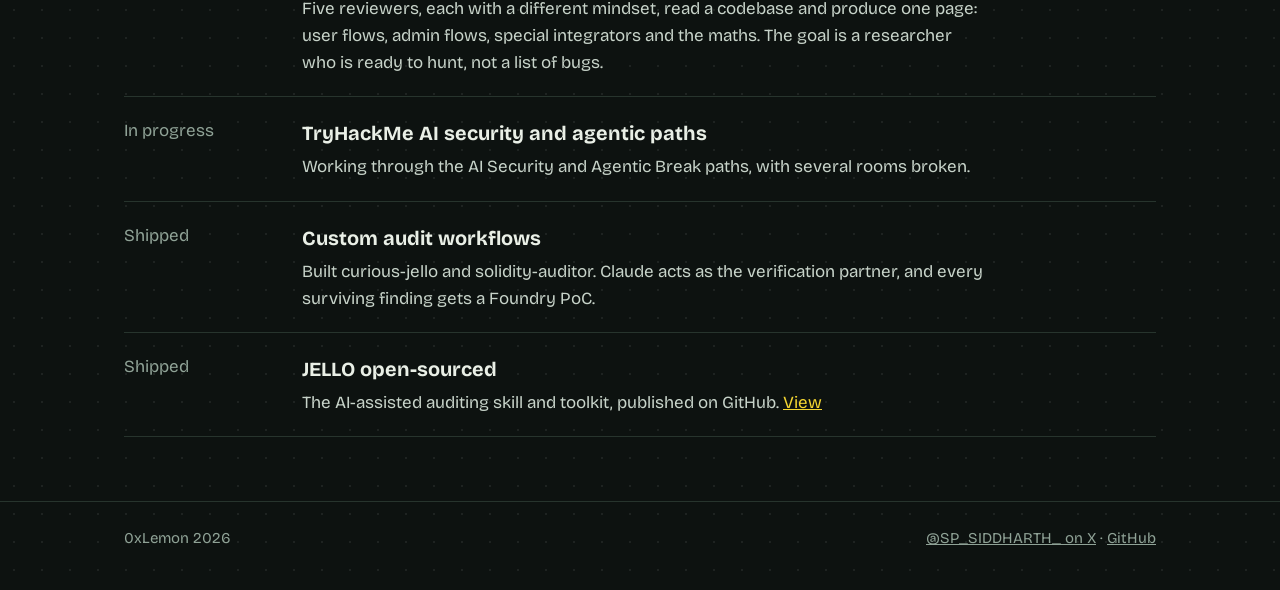
==== commit 63174510: "Update milestones.html" ====
--- a/milestones.html
+++ b/milestones.html
@@ -9,7 +9,7 @@
 <p style="color:var(--muted);max-width:58ch">I compete in Gray Swan Arena, where you try to break AI models with prompts, and I build AI tools for auditing. Rankings are from my arena profile.</p>
 <h2>Gray Swan Arena</h2>
 <p class="stats"><b>$</b> arena stats<br><span>challenges 4 · breaks 138 · best rank #118 · global rank #533</span></p>
-<div class="gr"><div class="gn"><span class="gl">Global rank</span><strong>#397</strong></div><div class="gt"><b>Gray Swan Arena overall</b><span>My position on the overall leaderboard across the whole arena.</span></div></div><div class="term"><article class="card"><div class="bar"><b>$</b> ~/gray-swan/red-teaming-intro</div><div class="bd"><div class="rk"><strong>#118</strong><span>rank</span></div><h3>Introduction to Red Teaming Chatbots</h3><dl class="kv"><dt>breaks</dt><dd>5</dd></dl><p class="exp">Beginner training. Cleared all 5 scenarios and earned the Gray Swan Training Certificate.</p></div></article><article class="card"><div class="bar"><b>$</b> ~/gray-swan/lucky-break-payday</div><div class="bd"><div class="rk"><strong>#140</strong><span>rank</span></div><h3>Lucky Break: Payday</h3><dl class="kv"><dt>breaks</dt><dd>10</dd></dl><p class="exp">Each break is a separate attack that got the model to do what it was told not to.</p></div></article><article class="card"><div class="bar"><b>$</b> ~/gray-swan/proving-ground</div><div class="bd"><div class="rk"><strong>#684</strong><span>rank</span></div><h3>Proving Ground</h3><dl class="kv"><dt>breaks</dt><dd>3</dd></dl><p class="exp">Early results. I started recently and I am still climbing this one.</p></div></article><article class="card"><div class="bar"><b>$</b> ~/gray-swan/hazard-hunt-nov-26</div><div class="bd"><div class="rk"><strong>#150</strong><span>rank</span></div><h3>Hazard Hunt November '26</h3><dl class="kv"><dt>breaks</dt><dd>120</dd></dl><p class="exp">My newest challenge and my highest break count so far: 120 breaks, ranked #150.</p></div></article></div>
+<div class="gr"><div class="gn"><span class="gl">Global rank</span><strong>#376</strong></div><div class="gt"><b>Gray Swan Arena overall</b><span>My position on the overall leaderboard across the whole arena.</span></div></div><div class="term"><article class="card"><div class="bar"><b>$</b> ~/gray-swan/red-teaming-intro</div><div class="bd"><div class="rk"><strong>#118</strong><span>rank</span></div><h3>Introduction to Red Teaming Chatbots</h3><dl class="kv"><dt>breaks</dt><dd>5</dd></dl><p class="exp">Beginner training. Cleared all 5 scenarios and earned the Gray Swan Training Certificate.</p></div></article><article class="card"><div class="bar"><b>$</b> ~/gray-swan/lucky-break-payday</div><div class="bd"><div class="rk"><strong>#140</strong><span>rank</span></div><h3>Lucky Break: Payday</h3><dl class="kv"><dt>breaks</dt><dd>10</dd></dl><p class="exp">Each break is a separate attack that got the model to do what it was told not to.</p></div></article><article class="card"><div class="bar"><b>$</b> ~/gray-swan/proving-ground</div><div class="bd"><div class="rk"><strong>#684</strong><span>rank</span></div><h3>Proving Ground</h3><dl class="kv"><dt>breaks</dt><dd>3</dd></dl><p class="exp">Early results. I started recently and I am still climbing this one.</p></div></article><article class="card"><div class="bar"><b>$</b> ~/gray-swan/hazard-hunt-nov-26</div><div class="bd"><div class="rk"><strong>#150</strong><span>rank</span></div><h3>Hazard Hunt November '26</h3><dl class="kv"><dt>breaks</dt><dd>120</dd></dl><p class="exp">My newest challenge and my highest break count so far: 120 breaks, ranked #150.</p></div></article></div>
 <div class="gloss"><div><code>break</code><br>A prompt that makes a model ignore its rules or instructions.</div><div><code>rank</code><br>My position on that challenge's leaderboard. Lower is better.</div><div><a class="btn main" href="https://app.grayswan.ai/arena/user/6aea220d56ec1270a9ffd2d7">View my arena profile</a></div></div>
 <h2>Other milestones</h2><p>Newest first.</p><ul class="tl"><li><span class="when">In design</span><div><strong>Multi-agent context map</strong><p>Five reviewers, each with a different mindset, read a codebase and produce one page: user flows, admin flows, special integrators and the maths. The goal is a researcher who is ready to hunt, not a list of bugs.</p></div></li><li><span class="when">In progress</span><div><strong>TryHackMe AI security and agentic paths</strong><p>Working through the AI Security and Agentic Break paths, with several rooms broken.</p></div></li><li><span class="when">Shipped</span><div><strong>Custom audit workflows</strong><p>Built curious-jello and solidity-auditor. Claude acts as the verification partner, and every surviving finding gets a Foundry PoC.</p></div></li><li><span class="when">Shipped</span><div><strong>JELLO open-sourced</strong><p>The AI-assisted auditing skill and toolkit, published on GitHub. <a href="https://github.com/Siddev09/Jello.Skill">View</a></p></div></li></ul></main>
 <footer><div class="wrap"><span>0xLemon 2026</span><span><a href="https://x.com/SP_SIDDHARTH_">@SP_SIDDHARTH_ on X</a> · <a href="https://github.com/Siddev09">GitHub</a></span></div></footer>
